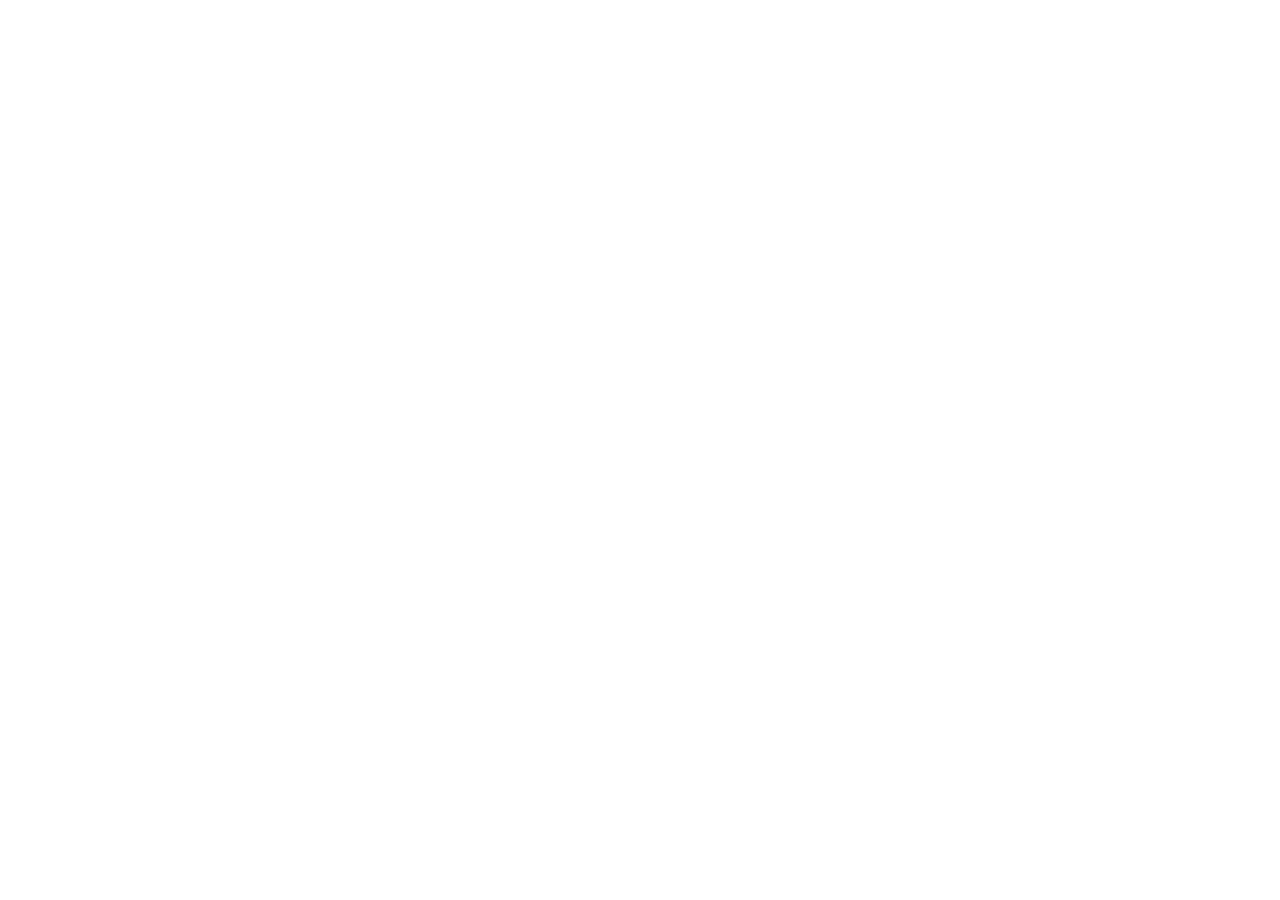
==== index.html @ fab583df "changed css file name" ====
<!DOCTYPE html>
<html lang="en">

<head>

    <meta charset="UTF-8">
    <meta name="viewport" content="width=device-width, initial-scale=1.0">

    <title>WhatsApp Clone</title>

    <!-- Google Font -->
    <link href="https://fonts.googleapis.com/css2?family=Roboto:wght@300;400;500;700&display=swap" rel="stylesheet">

    <!-- Bootstrap Icons -->
    <link rel="stylesheet" href="https://cdn.jsdelivr.net/npm/bootstrap-icons@1.11.3/font/bootstrap-icons.min.css">

    <link rel="stylesheet" href="css/style.css">
    <link rel="stylesheet" href="css/lavanya.css">
    <link rel="stylesheet" href="css/tapaswini.css">
    <link rel="stylesheet" href="css/gaurav.css">

</head>

<body>

    <main class="container">

        <!-- ========================= -->
        <!-- LEFT SIDEBAR [Dev: Gaurav - Part 1] -->
        <!-- ========================= -->

        <aside class="sidebar">
            <!-- Write your code only -->

        </aside>





        <!-- ========================= -->
        <!-- CHAT LIST [Dev: Tapaswini] -->
        <!-- ========================= -->

        <section class="chat-list">
            <!-- Write your code here -->

        </section>






        <!-- ========================= -->
        <!-- CHAT WINDOW [Dev: Lavanya] -->
        <!-- ========================= -->
        <section class="chat-window">
            <div class="conversation-body">
            <!-- Write your code here Lavanya -->
            </div>



            <!-- =================== -->
            <!-- Bottom Input  [Dev: Gaurav - Part 2]-->
            <!-- =================== -->
            <div class="conversation-footer">
                <!-- Write your code here Gaurav -->
            </div>
        </section>





    </main>

</body>

</html>
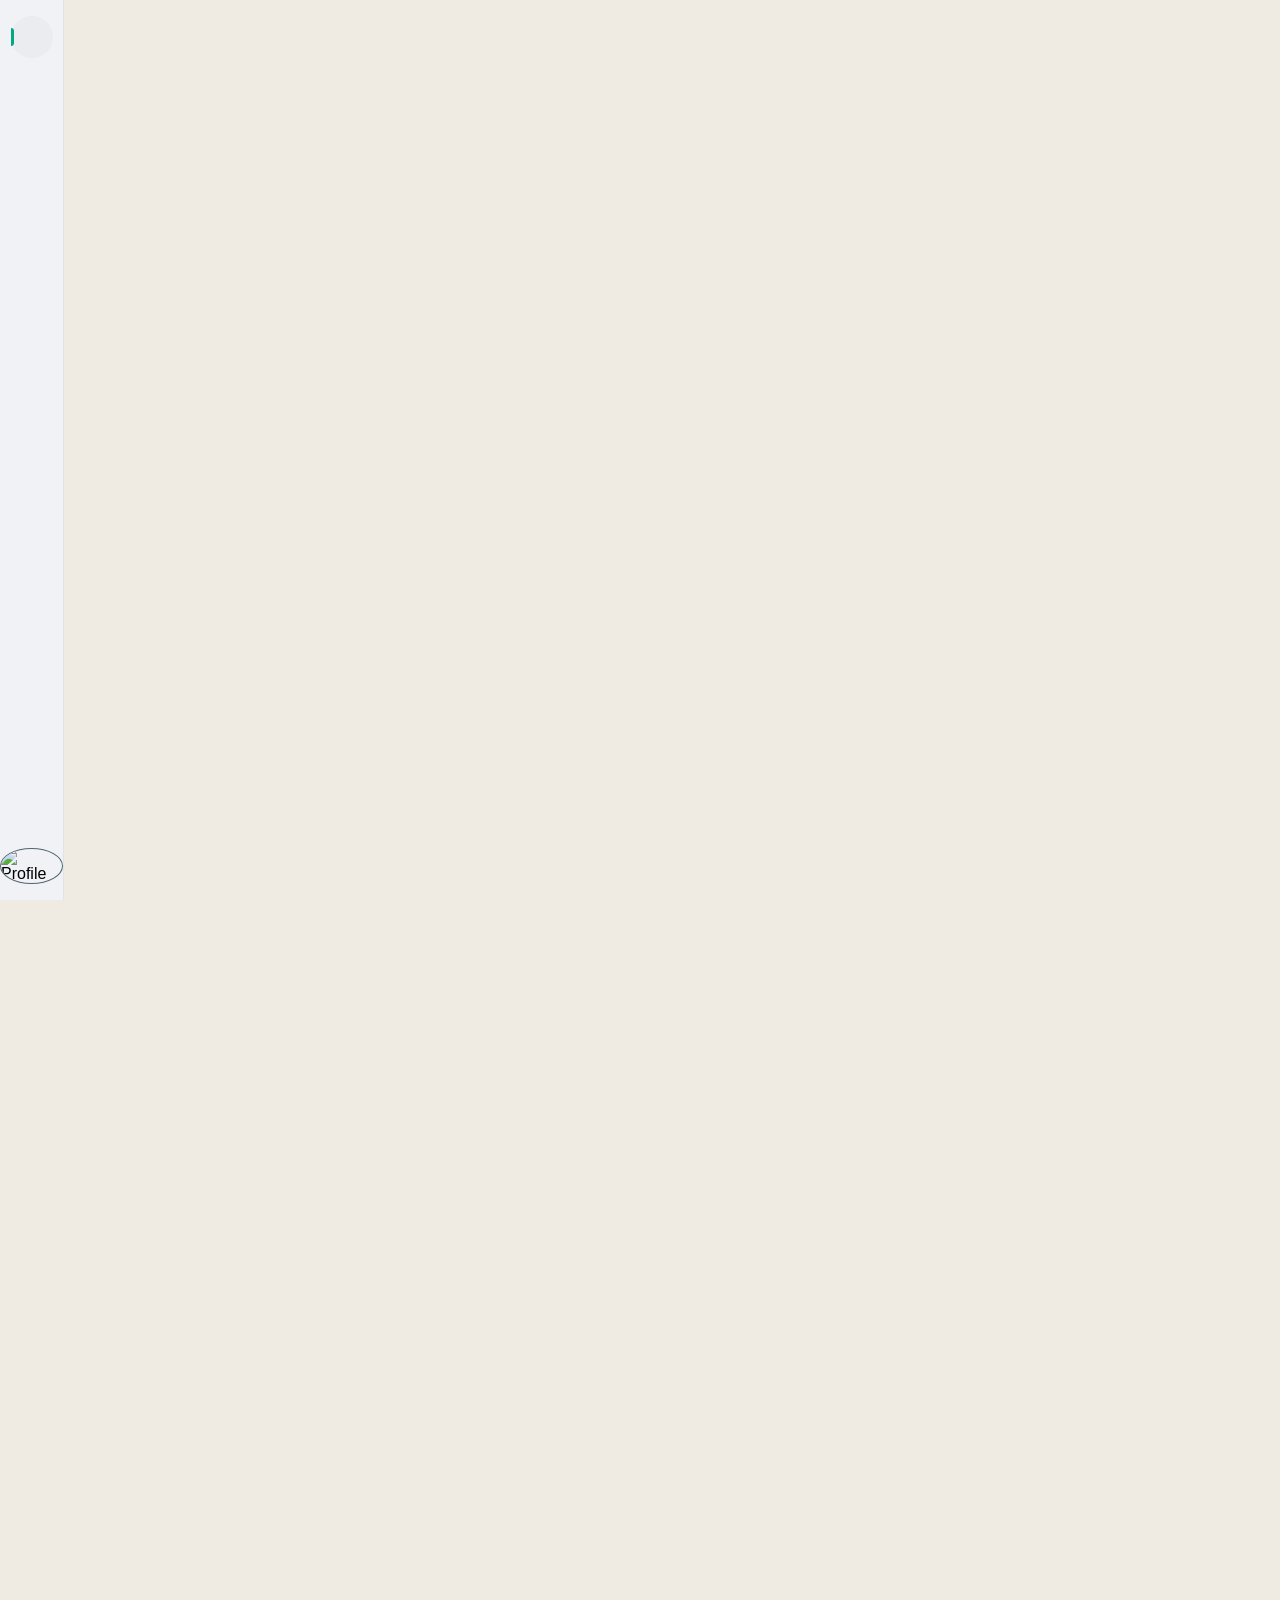
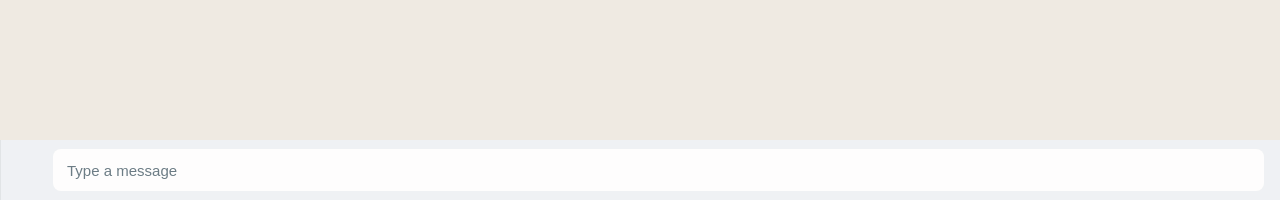
==== commit e4e07847: "Merge pull request #1 from Gaurav7848/footer-update Added footer and sidebar section" ====
--- a/index.html
+++ b/index.html
@@ -31,7 +31,24 @@
 
         <aside class="sidebar">
             <!-- Write your code only -->
-
+            <div class="app-layout-wrapper">
+        
+        <nav class="orange-side-nav-strip">
+            <div class="top-nav-icons-group">
+                <div class="nav-icon-item active-state"><i class="fa-solid fa-message"></i></div>
+                <div class="nav-icon-item"><i class="fa-solid fa-circle-notch"></i></div>
+                <div class="nav-icon-item"><i class="fa-regular fa-compass"></i></div>
+                <div class="nav-icon-item"><i class="fa-solid fa-users"></i></div>
+            </div>
+            <div class="bottom-nav-icons-group">
+                <div class="nav-icon-item"><i class="fa-solid fa-wand-magic-sparkles"></i></div>
+                <div class="nav-icon-item"><i class="fa-regular fa-image"></i></div>
+                <div class="nav-avatar-display">
+                    <img src="https://api.dicebear.com/7.x/avataaars/svg?seed=Prof" alt="Profile">
+                </div>
+            </div>
+        </nav>
+            </div>
         </aside>
 
 
@@ -67,6 +84,63 @@
             <!-- =================== -->
             <div class="conversation-footer">
                 <!-- Write your code here Gaurav -->
+        <div class="app-layout-wrapper">
+                 <div class="mock-chat-area">
+            
+            <footer class="orange-chat-footer">
+                
+                <div class="interactive-popup-holder">
+                    <button class="popup-trigger-element"><i class="fa-solid fa-plus desktop-action-btn"></i></button>
+                    <div class="pure-css-popup-menu attachment-dropdown-box">
+                        <div class="popup-menu-item"><i class="fa-solid fa-file" style="color: #7f66ff;"></i> Document</div>
+                        <div class="popup-menu-item"><i class="fa-solid fa-image" style="color: #007bfc;"></i> Gallery</div>
+                    </div>
+                </div>
+
+                <div class="interactive-popup-holder" style="margin-left: 4px;">
+                    <button class="popup-trigger-element"><i class="fa-regular fa-face-smile desktop-action-btn"></i></button>
+                    <div class="pure-css-popup-menu emoji-dropdown-box desktop-emoji-panel">
+                        <div class="emoji-header-title">Emojis</div>
+                        <div class="emoji-grid-layout">
+                            <span>😂</span><span>🔥</span><span>❤️</span><span>👍</span><span>🚀</span><span>🙏</span>
+                            <span>😍</span><span>🎉</span><span>😎</span><span>👏</span><span>💡</span><span>🌟</span>
+                        </div>
+                    </div>
+                </div>
+
+                <div class="footer-input-wrapper">
+                    
+                    <div class="interactive-popup-holder mobile-only-element">
+                        <button class="popup-trigger-element"><i class="fa-regular fa-face-laugh mobile-only-element"></i></button>
+                        <div class="pure-css-popup-menu emoji-dropdown-box mobile-emoji-panel">
+                            <div class="emoji-header-title">Emojis</div>
+                            <div class="emoji-grid-layout">
+                                <span>😂</span><span>🔥</span><span>❤️</span><span>👍</span><span>🚀</span><span>🙏</span>
+                                <span>😍</span><span>🎉</span><span>😎</span><span>👏</span><span>💡</span><span>🌟</span>
+                            </div>
+                        </div>
+                    </div>
+                    
+                    <input type="text" class="chat-message-input" placeholder="Type a message">
+                    
+                    <i class="fa-solid fa-paperclip mobile-only-element"></i>
+                    <i class="fa-solid fa-indian-rupee-sign mobile-only-element" style="font-size: 17px;"></i>
+                    <i class="fa-solid fa-camera mobile-only-element"></i>
+
+                    <i class="fa-solid fa-microphone continuous-mic-icon desktop-action-btn"></i>
+                    <i class="fa-solid fa-paper-plane dynamic-send-action desktop-action-btn"></i>
+
+                    <div class="mic-container-circle mobile-only-element">
+                        <i class="fa-solid fa-microphone continuous-mic-icon"></i>
+                        <i class="fa-solid fa-paper-plane dynamic-send-action"></i>
+                    </div>
+
+                </div>
+            </footer>
+
+        </div>
+
+        </div>
             </div>
         </section>
 
--- a/css/gaurav.css
+++ b/css/gaurav.css
@@ -0,0 +1,245 @@
+/* Write your css here */
+
+* {
+    margin: 0;
+    padding: 0;
+    box-sizing: border-box;
+    font-family: -apple-system, BlinkMacSystemFont, "Segoe UI", Roboto, sans-serif;
+}
+
+body {
+    background-color: #efeae2; /* WhatsApp Light Mode Background Wallpaper Tone */
+    height: 100vh;
+    display: flex;
+    overflow: hidden;
+}
+
+/* Application Wrapper Layout */
+.app-layout-wrapper {
+    display: flex;
+    width: 100vw;
+    height: 100vh;
+    position: relative;
+}
+
+/* Center Content Mock Area (Light Wallpaper Tint) */
+.mock-chat-area {
+    flex: 1;
+    display: flex;
+    flex-direction: column;
+    justify-content: flex-end;
+    background-image: url('https://user-images.githubusercontent.com/15075759/28719144-86dc0f70-73b1-11e7-911d-60d70fcded21.png');
+    background-color: #efeae2;
+    background-blend-mode: overlay;
+    background-size: contain;
+    opacity: 0.95;
+}
+
+/* ==========================================================
+   🎨 COMPONENT 1: LIGHT MODE LEFT SIDE NAV STRIP 
+   ========================================================== */
+.orange-side-nav-strip {
+    width: 64px;
+    height: 100vh;
+    background-color: #f0f2f5; /* Light grey sidebar */
+    display: flex;
+    flex-direction: column;
+    justify-content: space-between;
+    align-items: center;
+    padding: 16px 0;
+    border-right: 1px solid #e1e4e7;
+    flex-shrink: 0;
+}
+
+.top-nav-icons-group, .bottom-nav-icons-group {
+    display: flex;
+    flex-direction: column;
+    gap: 18px;
+    align-items: center;
+    width: 100%;
+}
+
+.nav-icon-item {
+    color: #54656f; /* WhatsApp Light Mode primary icon color */
+    font-size: 20px;
+    cursor: pointer;
+    width: 42px;
+    height: 42px;
+    display: flex;
+    justify-content: center;
+    align-items: center;
+    border-radius: 50%;
+    position: relative;
+    transition: all 0.2s ease;
+}
+
+.nav-icon-item:hover, .nav-icon-item.active-state {
+    background-color: #eaecef;
+    color: #111b21;
+}
+
+.nav-icon-item.active-state::before {
+    content: '';
+    position: absolute;
+    left: 0;
+    top: 12px;
+    height: 18px;
+    width: 3px;
+    background-color: #00a884;
+    border-radius: 0 4px 4px 0;
+}
+
+.nav-avatar-display img {
+    width: 34px;
+    height: 34px;
+    border-radius: 50%;
+    object-fit: cover;
+    border: 1.5px solid #54656f;
+}
+
+/* ==========================================================
+   🎨 COMPONENT 2: LIGHT MODE BOTTOM CHAT FOOTER PANEL 
+   ========================================================== */
+.orange-chat-footer {
+    height: 60px;
+    background-color: #f0f2f5; /* Light mode input bar container */
+    display: flex;
+    align-items: center;
+    padding: 0 16px;
+    gap: 16px;
+    color: #54656f;
+    font-size: 22px;
+    border-left: 1px solid #e1e4e7;
+    position: relative;
+    width: 100%;
+}
+
+.footer-input-wrapper {
+    flex: 1;
+    display: flex;
+    align-items: center;
+    position: relative;
+}
+
+.chat-message-input {
+    width: 100%;
+    height: 42px;
+    border: none;
+    outline: none;
+    border-radius: 8px;
+    padding: 0 45px 0 14px;
+    font-size: 15px;
+    background-color: #ffffff; /* Clean White Input Field */
+    color: #111b21;
+}
+
+.chat-message-input::placeholder {
+    color: #667781;
+}
+
+/* Desktop controls config */
+.desktop-action-btn { color: #54656f; cursor: pointer; transition: color 0.2s; }
+.desktop-action-btn:hover { color: #111b21; }
+.mobile-only-element { display: none; } 
+
+/* Pure CSS Click Dropdowns Management */
+.interactive-popup-holder { position: relative; display: flex; align-items: center; }
+.popup-trigger-element { outline: none; background: none; border: none; color: inherit; font-size: inherit; cursor: pointer; }
+.pure-css-popup-menu { display: none; position: absolute; bottom: 50px; background-color: #ffffff; border-radius: 8px; box-shadow: 0 -2px 10px rgba(0,0,0,0.1); z-index: 100; overflow: hidden; border: 1px solid #e1e4e7; }
+
+/* Click trigger logic simulating JavaScript states using Focus selectors */
+.popup-trigger-element:focus + .pure-css-popup-menu, .pure-css-popup-menu:hover { display: block; }
+
+.attachment-dropdown-box { width: 170px; left: 0; }
+.popup-menu-item { display: flex; align-items: center; gap: 12px; padding: 12px 16px; font-size: 14px; color: #111b21; cursor: pointer; }
+.popup-menu-item:hover { background-color: #f0f2f5; }
+
+/* Emoji Dropdown Box styles */
+.emoji-dropdown-box { width: 260px; }
+.desktop-emoji-panel { left: -10px; }
+.mobile-emoji-panel { left: -12px; bottom: 44px; }
+.emoji-header-title { padding: 10px 12px; font-size: 12px; color: #667781; background: #f0f2f5; font-weight: 600; }
+.emoji-grid-layout { display: grid; grid-template-columns: repeat(6, 1fr); gap: 12px; padding: 12px; text-align: center; }
+.emoji-grid-layout span { font-size: 22px; cursor: pointer; transition: transform 0.1s ease; }
+.emoji-grid-layout span:hover { transform: scale(1.2); }
+
+/* Desktop dynamic icons config */
+.continuous-mic-icon, .dynamic-send-action { position: absolute; right: 15px; cursor: pointer; }
+.dynamic-send-action { display: none; color: #00a884 !important; }
+
+.chat-message-input:focus ~ .continuous-mic-icon { display: none; }
+.chat-message-input:focus ~ .dynamic-send-action { display: inline-block; }
+
+
+/* ==========================================================================
+   📱 LIGHT MODE PHONE VIEW TRANSFORMATION
+   ========================================================================== */
+@media (max-width: 768px) {
+    .orange-side-nav-strip {
+        display: none !important;
+    }
+
+    .orange-chat-footer {
+        background: transparent;
+        padding: 8px;
+        gap: 8px;
+        height: auto;
+        border-left: none;
+    }
+
+    .orange-chat-footer > .desktop-action-btn,
+    .orange-chat-footer > .interactive-popup-holder {
+        display: none !important;
+    }
+
+    /* Light App Rounded Pill Message Shell */
+    .footer-input-wrapper {
+        background-color: #ffffff;
+        border-radius: 25px;
+        padding: 4px 14px;
+        height: 48px;
+        gap: 12px;
+        box-shadow: 0 1px 2px rgba(0,0,0,0.1);
+    }
+
+    .chat-message-input {
+        background-color: transparent;
+        padding: 0;
+        font-size: 16px;
+        height: 100%;
+    }
+
+    .mobile-only-element {
+        display: inline-block !important;
+        color: #54656f;
+        font-size: 20px;
+        cursor: pointer;
+    }
+
+    /* Phone Floating Action Green Circle Layout */
+    .mic-container-circle {
+        width: 48px;
+        height: 48px;
+        background-color: #00a884; /* WhatsApp iconic green color */
+        border-radius: 50%;
+        display: flex !important;
+        justify-content: center;
+        align-items: center;
+        flex-shrink: 0;
+        box-shadow: 0 1px 3px rgba(0,0,0,0.2);
+    }
+
+    .mic-container-circle .continuous-mic-icon,
+    .mic-container-circle .dynamic-send-action {
+        position: static;
+        color: #ffffff !important;
+        font-size: 18px;
+    }
+
+    .chat-message-input:focus ~ .mic-container-circle .continuous-mic-icon {
+        display: none !important;
+    }
+    .chat-message-input:focus ~ .mic-container-circle .dynamic-send-action {
+        display: inline-block !important;
+    }
+}
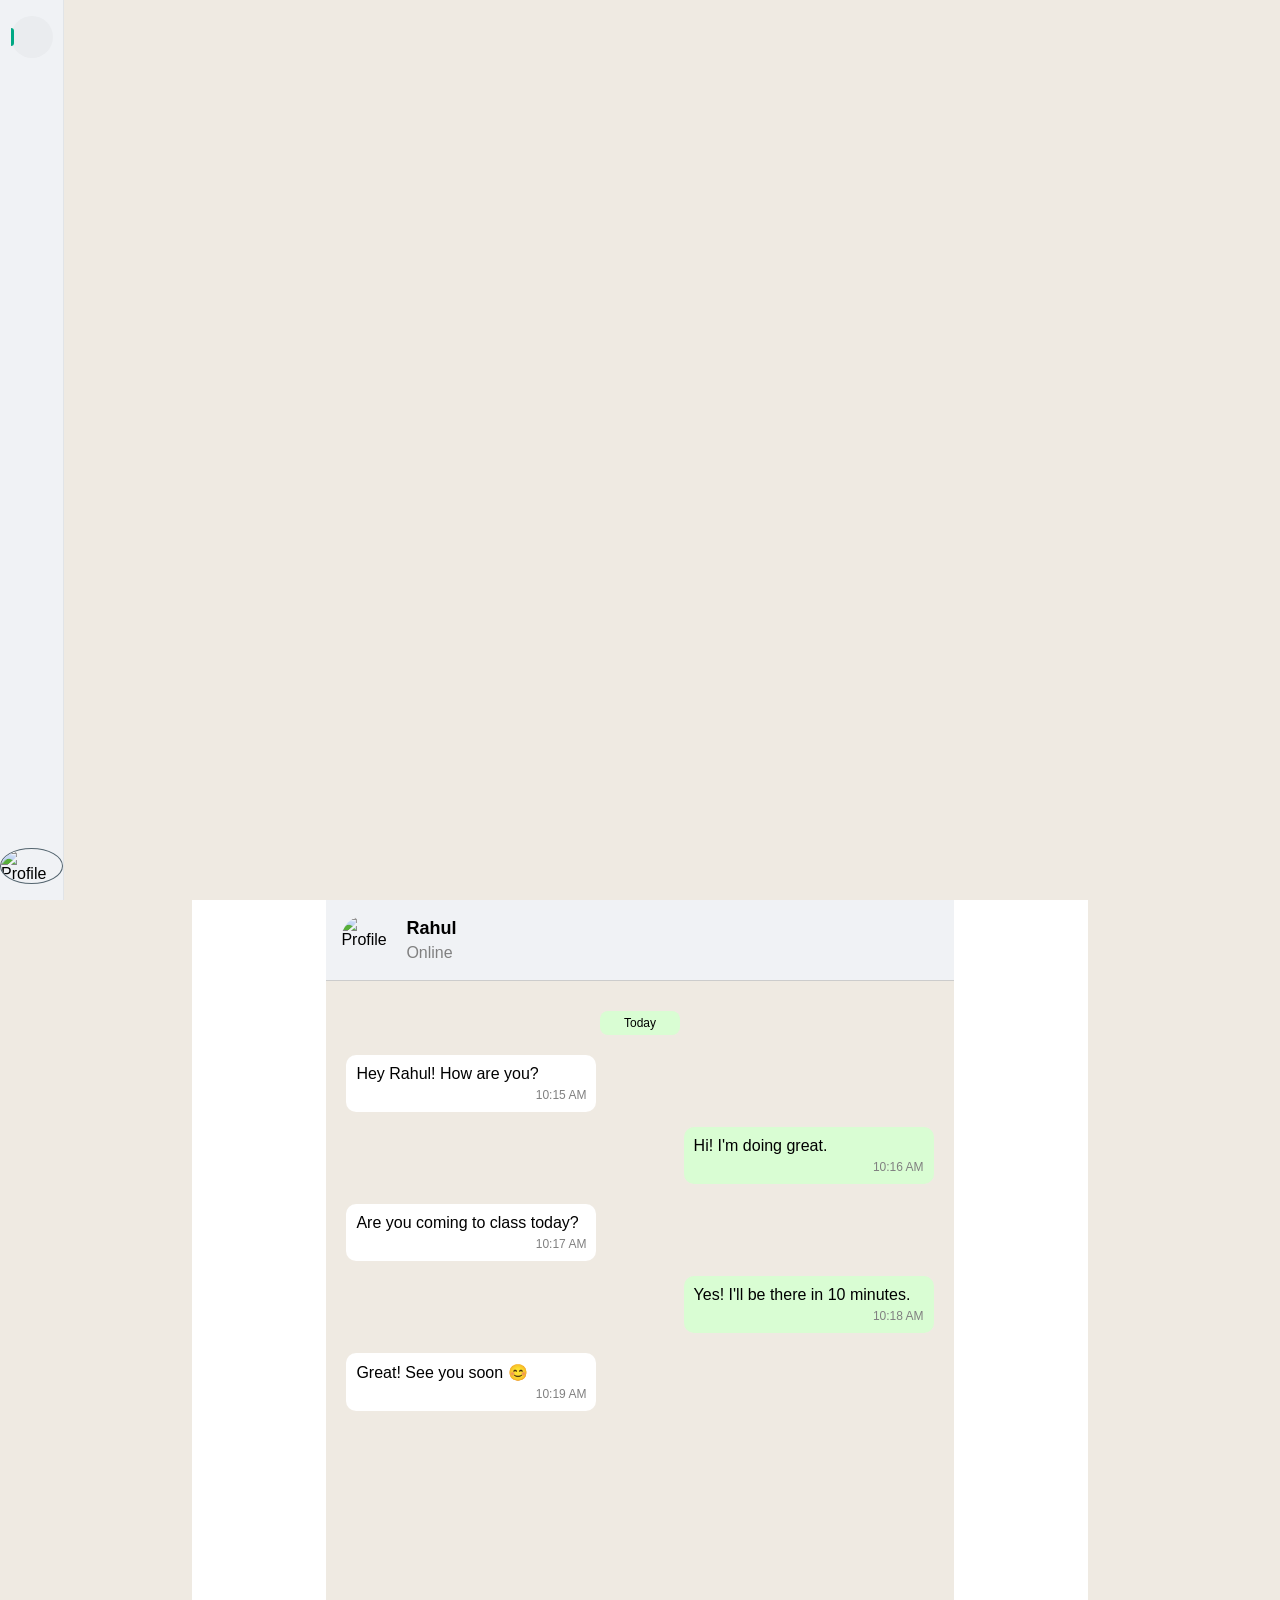
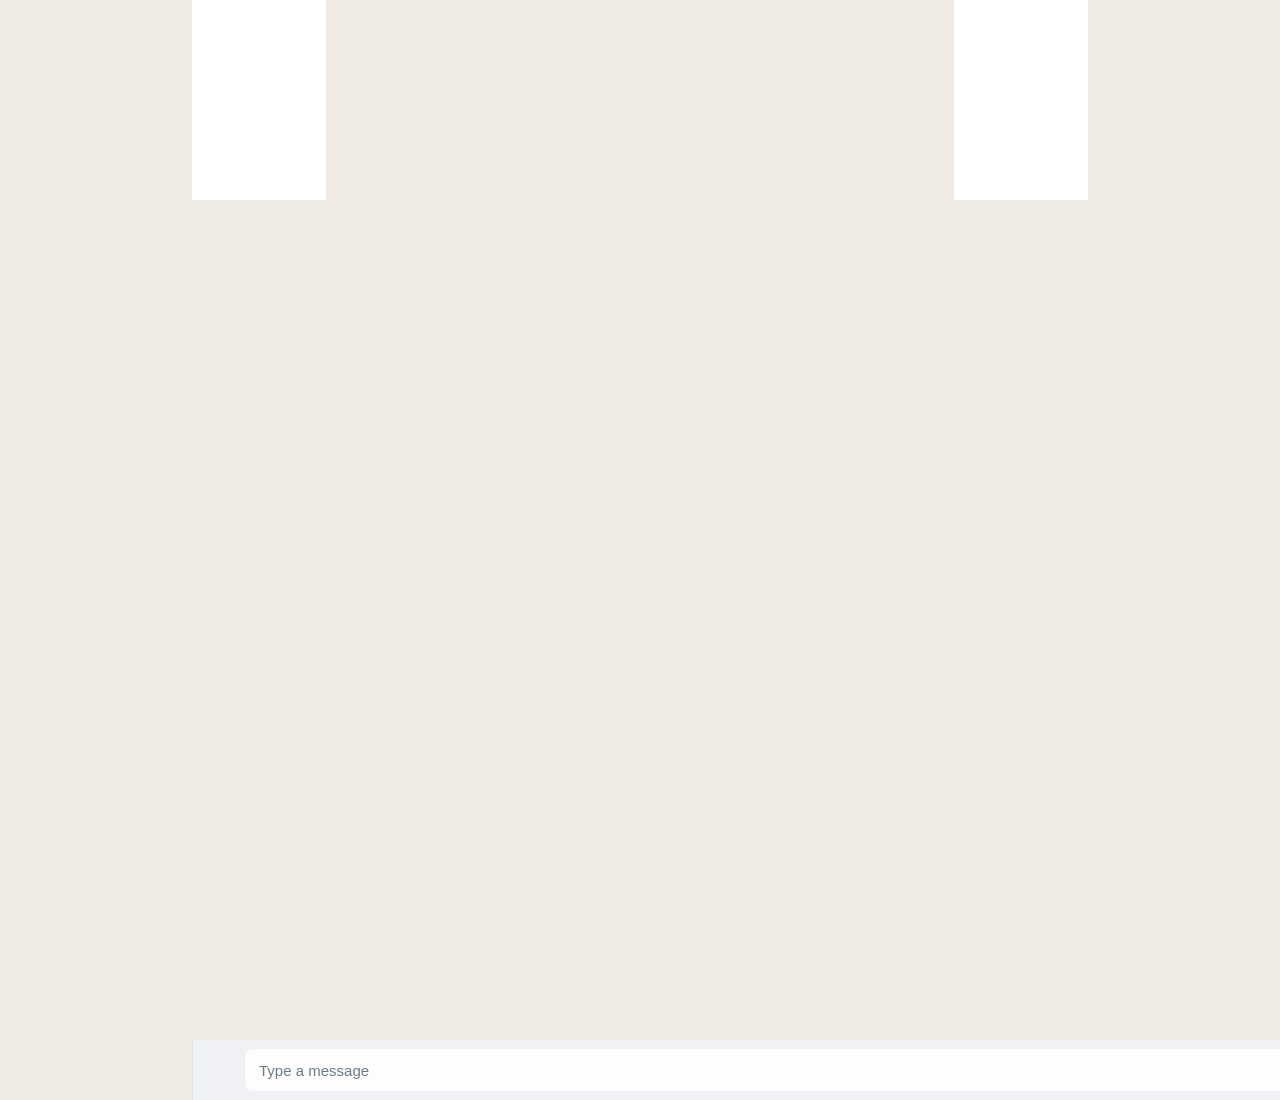
==== commit 4148ac0d: "Completed chat window module" ====
--- a/index.html
+++ b/index.html
@@ -75,6 +75,45 @@
         <section class="chat-window">
             <div class="conversation-body">
             <!-- Write your code here Lavanya -->
+             <div class="chat-window">
+
+    <div class="chat-header">
+        <img src="https://randomuser.me/api/portraits/men/32.jpg" alt="Profile">
+
+        <div class="contact-info">
+            <h3>Rahul</h3>
+            <p>Online</p>
+        </div>
+    </div>
+
+    <div class="chat-body">
+
+        <div class="date">Today</div>
+
+        <div class="received-message">
+            <p>Hey Rahul! How are you?</p>
+            <span>10:15 AM</span>
+        </div>
+            <div class="sent-message">
+        <p>Hi! I'm doing great.</p>
+        <span>10:16 AM</span>
+    </div>
+        <div class="received-message">
+    <p>Are you coming to class today?</p>
+    <span>10:17 AM</span>
+</div>
+
+<div class="sent-message">
+    <p>Yes! I'll be there in 10 minutes.</p>
+    <span>10:18 AM</span>
+</div>
+
+<div class="received-message">
+    <p>Great! See you soon 😊</p>
+    <span>10:19 AM</span>
+</div>
+    </div>
+    </div>
             </div>
 
 
--- a/css/lavanya.css
+++ b/css/lavanya.css
@@ -0,0 +1,97 @@
+/* Write your css here */body{
+    margin:0;
+    background:#e5ddd5;
+    font-family: Arial, sans-serif;
+}
+
+.chat-window{
+    width:70%;
+    height:100vh;
+    margin:auto;
+    background:white;
+}
+
+.chat-header{
+    display:flex;
+    align-items:center;
+    background:#f0f2f5;
+    padding:15px;
+    border-bottom:1px solid #ccc;
+}
+
+.chat-header img{
+    width:50px;
+    height:50px;
+    border-radius:50%;
+    margin-right:15px;
+}
+
+.contact-info h3{
+    margin:0;
+    font-size:18px;
+}
+
+.contact-info p{
+    margin-top:5px;
+    color:gray;
+}
+.contact-info{
+    display:flex;
+    flex-direction:column;
+}
+.chat-body{
+    padding:20px;
+    background:#efeae2;
+    height:calc(100vh - 80px);
+    overflow-y: auto;]
+}
+
+.date{
+    text-align:center;
+    background:#d9fdd3;
+    width:80px;
+    margin:10px auto;
+    padding:5px;
+    border-radius:8px;
+    font-size:12px;
+}
+
+.received-message{
+    background:white;
+    width:250px;
+    padding:10px;
+    border-radius:10px;
+    margin-top:20px;
+}
+
+.received-message p{
+    margin:0;
+}
+
+.received-message span{
+    display:block;
+    text-align:right;
+    font-size:12px;
+    color:gray;
+    margin-top:5px;
+}
+.sent-message{
+    background:#d9fdd3;
+    width:250px;
+    padding:10px;
+    border-radius:10px;
+    margin-top:15px;
+    margin-left:auto;
+}
+
+.sent-message p{
+    margin:0;
+}
+
+.sent-message span{
+    display:block;
+    text-align:right;
+    font-size:12px;
+    color:gray;
+    margin-top:5px;
+}
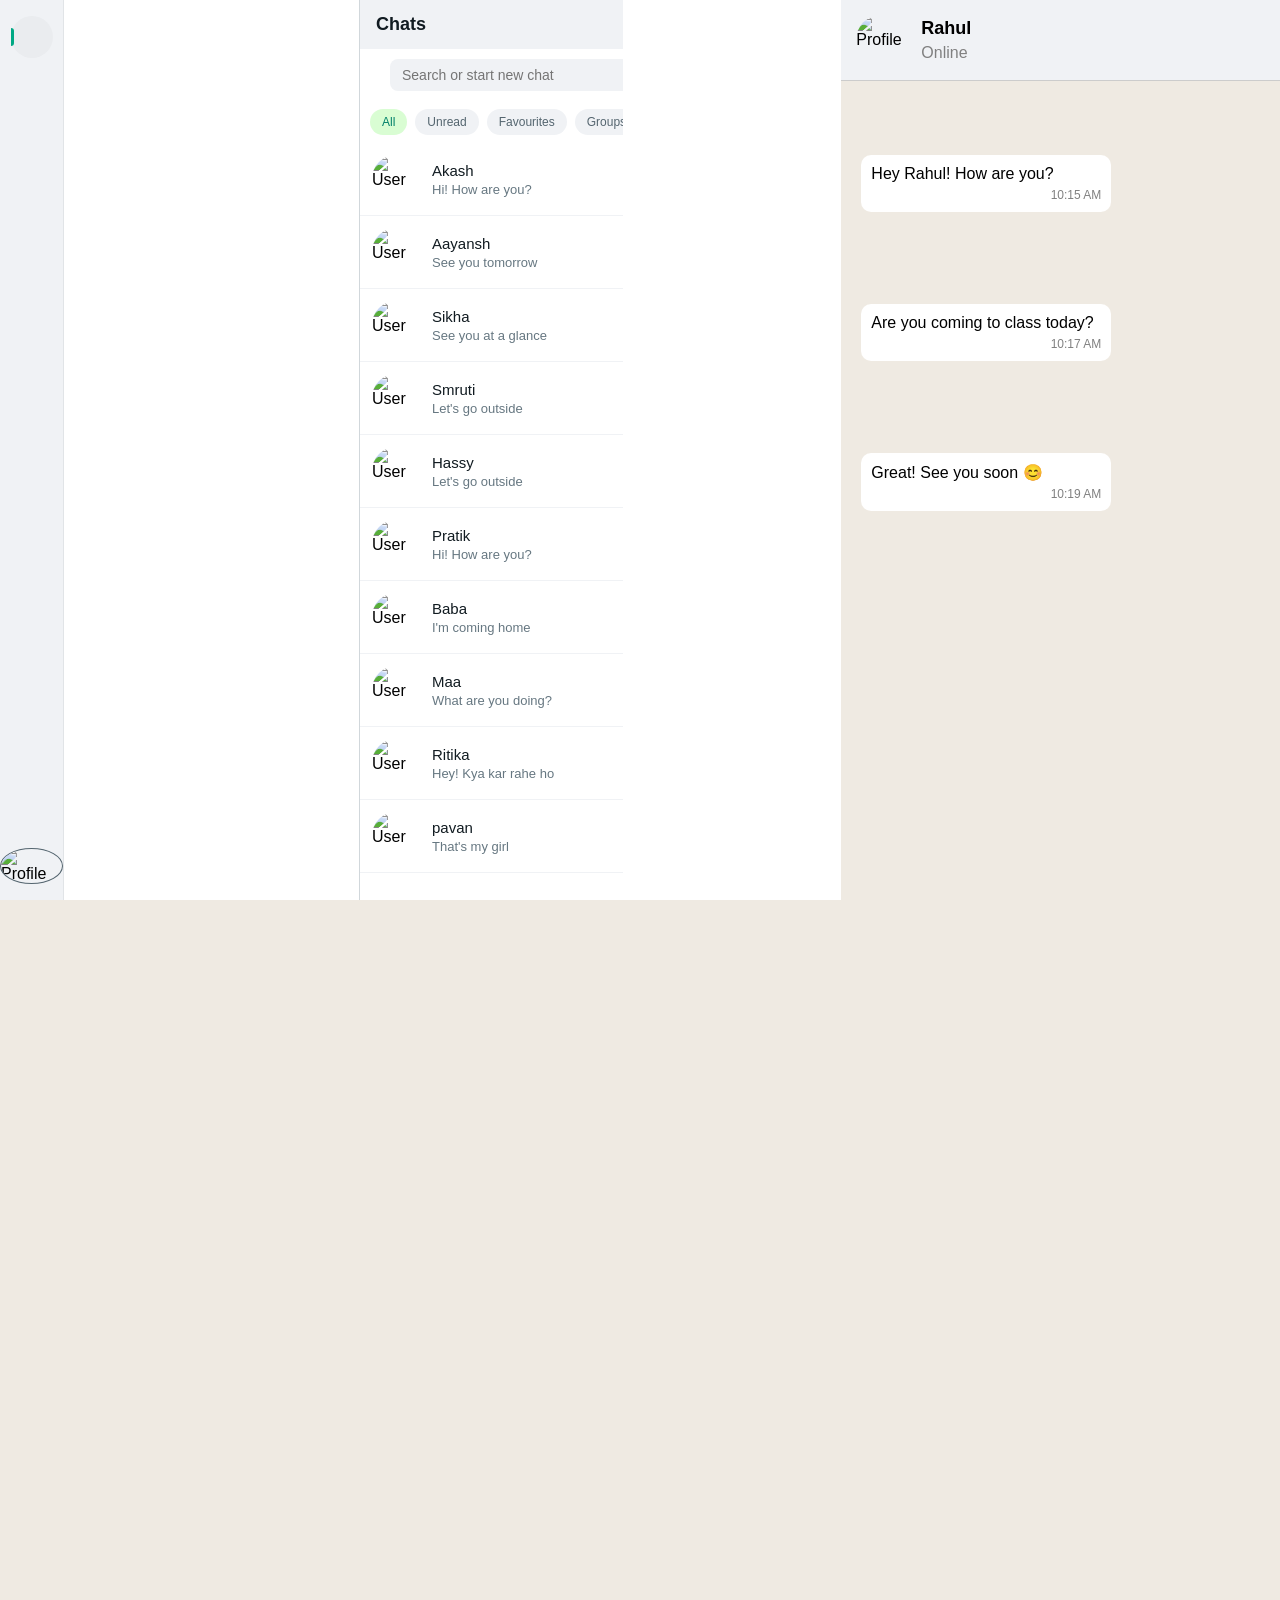
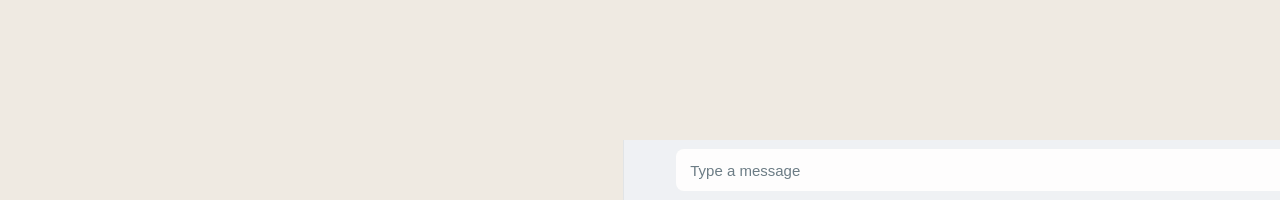
==== commit 7cb56356: "Added chatlist section" ====
--- a/index.html
+++ b/index.html
@@ -61,6 +61,140 @@
 
         <section class="chat-list">
             <!-- Write your code here -->
+             <div class="container">
+
+    <!-- LEFT SIDEBAR -->
+    <div class="sidebar">
+
+        <!-- HEADER -->
+        <div class="sidebar-header">
+            <h2>Chats</h2>
+
+            
+            <div class="header-icons">
+  <i class="fa-regular fa-square-plus"></i>
+  <i class="fa-solid fa-ellipsis-vertical"></i>
+</div>
+        </div>
+
+        <!-- SEARCH -->
+        <div class="search-box">
+            <i class="fa-solid fa-magnifying-glass"></i>
+            <input type="text" placeholder="Search or start new chat">
+        </div>
+
+        <!-- FILTERS -->
+        <div class="filters">
+            <button class="active">All</button>
+            <button>Unread</button>
+            <button>Favourites</button>
+            <button>Groups</button>
+            <i class="fa-solid fa-caret-down"></i>
+        </div>
+
+        <!-- CHAT LIST -->
+        <div class="chat-list">
+
+            <div class="chat">
+                <img src="image/OIP (3).jpg" alt="User">
+                <div class="chat-info">
+                    <h4>Akash</h4>
+                    <p>Hi! How are you?</p>
+                </div>
+                <span>10:45 pm</span>
+            </div>
+
+            <div class="chat">
+                <img src="image/boy.jpg" alt="User">
+                <div class="chat-info">
+                    <h4>Aayansh</h4>
+                    <p>See you tomorrow</p>
+                </div>
+                <span>8:30 pm</span>
+            </div>
+
+            <div class="chat">
+                <img src="image/girl.jpg" alt="User">
+                <div class="chat-info">
+                    <h4>Sikha</h4>
+                    <p>See you at a glance</p>
+                </div>
+                <span>yesterday</span>
+            </div>
+
+            <div class="chat">
+                <img src="image/OIP (1).jpg" alt="User">
+                <div class="chat-info">
+                    <h4>Smruti</h4>
+                    <p>Let's go outside</p>
+                </div>
+                <span>yesterday</span>
+            </div>
+
+            <div class="chat">
+                <img src="image/OIP (2).jpg" alt="User">
+                <div class="chat-info">
+                    <h4>Hassy</h4>
+                    <p>Let's go outside</p>
+                </div>
+                <span>yesterday</span>
+            </div>
+
+            <div class="chat">
+                <img src="image/OIP.jpg" alt="User">
+                <div class="chat-info">
+                    <h4>Pratik</h4>
+                    <p>Hi! How are you?</p>
+                </div>
+                <span>27/04/26</span>
+            </div>
+
+            <div class="chat">
+                <img src="image/daddy.webp" alt="User">
+                <div class="chat-info">
+                    <h4>Baba</h4>
+                    <p>I'm coming home</p>
+                </div>
+                <span>23/04/26</span>
+            </div>
+
+            <div class="chat">
+                <img src="image/mpm.webp" alt="User">
+                <div class="chat-info">
+                    <h4>Maa</h4>
+                    <p>What are you doing?</p>
+                </div>
+                <span>21/04/26</span>
+            </div>
+
+            <div class="chat">
+                <img src="image/girl2.jpg" alt="User">
+                <div class="chat-info">
+                    <h4>Ritika</h4>
+                    <p>Hey! Kya kar rahe ho</p>
+                </div>
+                <span>20/04/26</span>
+            </div>
+
+            <div class="chat">
+                <img src="image/boy1.jpg" alt="User">
+                <div class="chat-info">
+                    <h4>pavan</h4>
+                    <p>That's my girl</p>
+                </div>
+                <span>18/04/26</span>
+            </div>
+
+        </div>
+    </div>
+
+    <!-- RIGHT SIDE (IMPORTANT for WhatsApp look) -->
+    <div class="chat-area">
+        <h2>Select a chat</h2>
+        <p>Start messaging</p>
+    </div>
+
+</div>
 
         </section>
 
--- a/css/tapaswini.css
+++ b/css/tapaswini.css
@@ -0,0 +1,170 @@
+* {
+    margin: 0;
+    padding: 0;
+    box-sizing: border-box;
+    font-family: "Segoe UI", Arial, sans-serif;
+}
+
+body {
+    background: #e5ddd5;
+}
+
+/* MAIN WRAPPER */
+.container {
+    display: flex;
+    height: 100vh;
+}
+
+/* SIDEBAR */
+.sidebar {
+    width: 360px;
+    min-width: 360px;
+    height: 100vh;
+    background: #ffffff;
+    border-right: 1px solid #d1d7db;
+    display: flex;
+    flex-direction: column;
+}
+
+/* HEADER */
+.sidebar-header {
+    display: flex;
+    justify-content: space-between;
+    align-items: center;
+    padding: 14px 16px;
+    background: #f0f2f5;
+    color: #111b21;
+}
+
+.sidebar-header h2 {
+    font-size: 18px;
+    font-weight: 600;
+    color: #111b21;
+}
+
+.header-icons i {
+    margin-left: 18px;
+    color: #54656f;
+    cursor: pointer;
+    font-size: 18px;
+}
+
+.header-icons i:hover {
+    color: #111b21;
+}
+
+/* SEARCH */
+.search-box {
+    display: flex;
+    align-items: center;
+    gap: 10px;
+    padding: 10px;
+    background: #ffffff;
+}
+
+.search-box i {
+    color: #8696a0;
+    font-size: 14px;
+    margin-left: 10px;
+}
+
+.search-box input {
+    width: 100%;
+    padding: 8px 12px;
+    border: none;
+    outline: none;
+    border-radius: 8px;
+    background: #f0f2f5;
+    color: #111b21;
+    font-size: 14px;
+}
+
+/* FILTER BUTTONS */
+.filters {
+    display: flex;
+    gap: 8px;
+    padding: 8px 10px;
+    overflow-x: auto;
+    background: #ffffff;
+}
+
+.filters button {
+    padding: 6px 12px;
+    border: none;
+    border-radius: 18px;
+    background: #f0f2f5;
+    color: #54656f;
+    font-size: 12px;
+    cursor: pointer;
+    white-space: nowrap;
+}
+
+.filters button.active {
+    background: #d9fdd3;
+    color: #008069;
+}
+
+/* CHAT LIST */
+.chat-list {
+    flex: 1;
+    overflow-y: auto;
+}
+
+/* CHAT ITEM */
+.chat {
+    display: flex;
+    align-items: center;
+    padding: 12px;
+    cursor: pointer;
+    border-bottom: 1px solid #f0f2f5;
+    transition: 0.2s;
+}
+
+.chat:hover {
+    background: #f5f6f6;
+}
+
+.chat img {
+    width: 48px;
+    height: 48px;
+    border-radius: 50%;
+}
+
+/* CHAT INFO */
+.chat-info {
+    margin-left: 12px;
+    flex: 1;
+}
+
+.chat-info h4 {
+    color: #111b21;
+    font-size: 15px;
+    font-weight: 500;
+}
+
+.chat-info p {
+    color: #667781;
+    font-size: 13px;
+    margin-top: 3px;
+}
+
+/* TIME */
+.chat span {
+    font-size: 11px;
+    color: #667781;
+}
+
+/* RIGHT CHAT AREA */
+.chat-area {
+    flex: 1;
+    background: #efeae2;
+    display: flex;
+    justify-content: center;
+    align-items: center;
+    flex-direction: column;
+    color: #667781;
+}
+
+.chat-area h2 {
+    color: #111b21;
+}/* Write your css here */
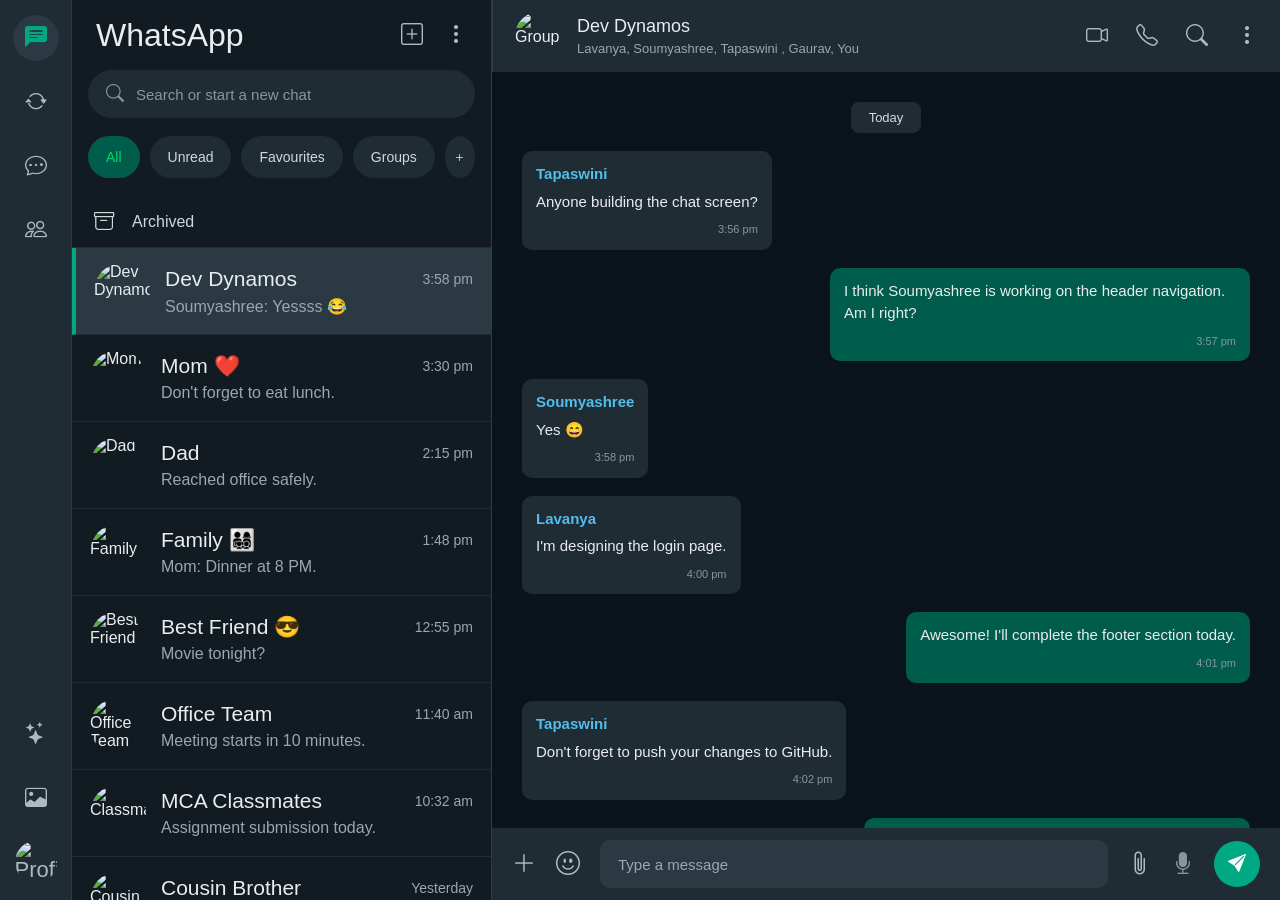
==== commit 5e37826a: "Final Review and Correction" ====
--- a/index.html
+++ b/index.html
@@ -31,24 +31,47 @@
 
         <aside class="sidebar">
             <!-- Write your code only -->
-            <div class="app-layout-wrapper">
-        
-        <nav class="orange-side-nav-strip">
-            <div class="top-nav-icons-group">
-                <div class="nav-icon-item active-state"><i class="fa-solid fa-message"></i></div>
-                <div class="nav-icon-item"><i class="fa-solid fa-circle-notch"></i></div>
-                <div class="nav-icon-item"><i class="fa-regular fa-compass"></i></div>
-                <div class="nav-icon-item"><i class="fa-solid fa-users"></i></div>
-            </div>
-            <div class="bottom-nav-icons-group">
-                <div class="nav-icon-item"><i class="fa-solid fa-wand-magic-sparkles"></i></div>
-                <div class="nav-icon-item"><i class="fa-regular fa-image"></i></div>
-                <div class="nav-avatar-display">
+
+
+
+            <div class="sidebar-top">
+
+                <div class="nav-icon active">
+                    <i class="bi bi-chat-left-text-fill"></i>
+                </div>
+
+                <div class="nav-icon">
+                    <i class="bi bi-arrow-repeat"></i>
+                </div>
+
+                <div class="nav-icon">
+                    <i class="bi bi-chat-dots"></i>
+                </div>
+
+                <div class="nav-icon">
+                    <i class="bi bi-people"></i>
+                </div>
+
+            </div>
+
+            <div class="sidebar-bottom">
+
+                <div class="nav-icon">
+                    <i class="bi bi-stars"></i>
+                </div>
+
+                <div class="nav-icon">
+                    <i class="bi bi-image"></i>
+                </div>
+
+                <div class="nav-icon profile">
+
                     <img src="https://api.dicebear.com/7.x/avataaars/svg?seed=Prof" alt="Profile">
-                </div>
-            </div>
-        </nav>
-            </div>
+
+                </div>
+
+            </div>
+
         </aside>
 
 
@@ -61,141 +84,194 @@
 
         <section class="chat-list">
             <!-- Write your code here -->
-             <div class="container">
-
-    <!-- LEFT SIDEBAR -->
-    <div class="sidebar">
-
-        <!-- HEADER -->
-        <div class="sidebar-header">
-            <h2>Chats</h2>
-
-            
-            <div class="header-icons">
-  <i class="fa-regular fa-square-plus"></i>
-  <i class="fa-solid fa-ellipsis-vertical"></i>
-</div>
-        </div>
-
-        <!-- SEARCH -->
-        <div class="search-box">
-            <i class="fa-solid fa-magnifying-glass"></i>
-            <input type="text" placeholder="Search or start new chat">
-        </div>
-
-        <!-- FILTERS -->
-        <div class="filters">
-            <button class="active">All</button>
-            <button>Unread</button>
-            <button>Favourites</button>
-            <button>Groups</button>
-            <i class="fa-solid fa-caret-down"></i>
-        </div>
-
-        <!-- CHAT LIST -->
-        <div class="chat-list">
-
-            <div class="chat">
-                <img src="image/OIP (3).jpg" alt="User">
-                <div class="chat-info">
-                    <h4>Akash</h4>
-                    <p>Hi! How are you?</p>
-                </div>
-                <span>10:45 pm</span>
-            </div>
-
-            <div class="chat">
-                <img src="image/boy.jpg" alt="User">
-                <div class="chat-info">
-                    <h4>Aayansh</h4>
-                    <p>See you tomorrow</p>
-                </div>
-                <span>8:30 pm</span>
-            </div>
-
-            <div class="chat">
-                <img src="image/girl.jpg" alt="User">
-                <div class="chat-info">
-                    <h4>Sikha</h4>
-                    <p>See you at a glance</p>
-                </div>
-                <span>yesterday</span>
-            </div>
-
-            <div class="chat">
-                <img src="image/OIP (1).jpg" alt="User">
-                <div class="chat-info">
-                    <h4>Smruti</h4>
-                    <p>Let's go outside</p>
-                </div>
-                <span>yesterday</span>
-            </div>
-
-            <div class="chat">
-                <img src="image/OIP (2).jpg" alt="User">
-                <div class="chat-info">
-                    <h4>Hassy</h4>
-                    <p>Let's go outside</p>
-                </div>
-                <span>yesterday</span>
-            </div>
-
-            <div class="chat">
-                <img src="image/OIP.jpg" alt="User">
-                <div class="chat-info">
-                    <h4>Pratik</h4>
-                    <p>Hi! How are you?</p>
-                </div>
-                <span>27/04/26</span>
-            </div>
-
-            <div class="chat">
-                <img src="image/daddy.webp" alt="User">
-                <div class="chat-info">
-                    <h4>Baba</h4>
-                    <p>I'm coming home</p>
-                </div>
-                <span>23/04/26</span>
-            </div>
-
-            <div class="chat">
-                <img src="image/mpm.webp" alt="User">
-                <div class="chat-info">
-                    <h4>Maa</h4>
-                    <p>What are you doing?</p>
-                </div>
-                <span>21/04/26</span>
-            </div>
-
-            <div class="chat">
-                <img src="image/girl2.jpg" alt="User">
-                <div class="chat-info">
-                    <h4>Ritika</h4>
-                    <p>Hey! Kya kar rahe ho</p>
-                </div>
-                <span>20/04/26</span>
-            </div>
-
-            <div class="chat">
-                <img src="image/boy1.jpg" alt="User">
-                <div class="chat-info">
-                    <h4>pavan</h4>
-                    <p>That's my girl</p>
-                </div>
-                <span>18/04/26</span>
-            </div>
-
-        </div>
-    </div>
-
-    <!-- RIGHT SIDE (IMPORTANT for WhatsApp look) -->
-    <div class="chat-area">
-        <h2>Select a chat</h2>
-        <p>Start messaging</p>
-    </div>
-
-</div>
-
+
+
+            <!-- Header -->
+            <div class="chat-header">
+
+                <h1>WhatsApp</h1>
+
+                <div class="header-icons">
+
+                    <i class="bi bi-plus-square"></i>
+
+                    <i class="bi bi-three-dots-vertical"></i>
+
+                </div>
+
+            </div>
+
+            <!-- Search -->
+
+            <div class="search-box">
+
+                <i class="bi bi-search"></i>
+
+                <input type="text" placeholder="Search or start a new chat">
+
+            </div>
+
+            <!-- Filter Buttons -->
+
+            <div class="filters">
+
+                <button class="active">All</button>
+
+                <button>Unread</button>
+
+                <button>Favourites</button>
+
+                <button>Groups</button>
+
+                <button class="plus">
+
+                    <i class="bi bi-plus"></i>
+
+                </button>
+
+            </div>
+
+            <!-- Archived -->
+
+            <div class="archived">
+
+                <i class="bi bi-archive"></i>
+
+                <span>Archived</span>
+
+            </div>
+
+            <!-- Chats -->
+
+            <div class="chat-items">
+
+                <div class="chat-items">
+
+                    <!-- Chat 1 -->
+                    <div class="chat active">
+                        <img src="https://i.pravatar.cc/150?img=1" alt="Dev Dynamos">
+                        <div class="chat-info">
+                            <div class="chat-top">
+                                <h3>Dev Dynamos</h3>
+                                <span>3:58 pm</span>
+                            </div>
+                            <p>Soumyashree: Yessss 😂</p>
+                        </div>
+                    </div>
+
+                    <!-- Chat 2 -->
+                    <div class="chat">
+                        <img src="https://i.pravatar.cc/150?img=7" alt="Mom">
+                        <div class="chat-info">
+                            <div class="chat-top">
+                                <h3>Mom ❤️</h3>
+                                <span>3:30 pm</span>
+                            </div>
+                            <p>Don't forget to eat lunch.</p>
+                        </div>
+                    </div>
+
+                    <!-- Chat 3 -->
+                    <div class="chat">
+                        <img src="https://i.pravatar.cc/150?img=6" alt="Dad">
+                        <div class="chat-info">
+                            <div class="chat-top">
+                                <h3>Dad</h3>
+                                <span>2:15 pm</span>
+                            </div>
+                            <p>Reached office safely.</p>
+                        </div>
+                    </div>
+
+                    <!-- Chat 4 -->
+                    <div class="chat">
+                        <img src="https://i.pravatar.cc/150?img=4" alt="Family">
+                        <div class="chat-info">
+                            <div class="chat-top">
+                                <h3>Family 👨‍👩‍👧‍👦</h3>
+                                <span>1:48 pm</span>
+                            </div>
+                            <p>Mom: Dinner at 8 PM.</p>
+                        </div>
+                    </div>
+
+                    <!-- Chat 5 -->
+                    <div class="chat">
+                        <img src="https://i.pravatar.cc/150?img=3" alt="Best Friend">
+                        <div class="chat-info">
+                            <div class="chat-top">
+                                <h3>Best Friend 😎</h3>
+                                <span>12:55 pm</span>
+                            </div>
+                            <p>Movie tonight?</p>
+                        </div>
+                    </div>
+
+                    <!-- Chat 6 -->
+                    <div class="chat">
+                        <img src="https://i.pravatar.cc/150?img=2" alt="Office Team">
+                        <div class="chat-info">
+                            <div class="chat-top">
+                                <h3>Office Team</h3>
+                                <span>11:40 am</span>
+                            </div>
+                            <p>Meeting starts in 10 minutes.</p>
+                        </div>
+                    </div>
+
+                    <!-- Chat 7 -->
+                    <div class="chat">
+                        <img src="https://i.pravatar.cc/150?img=9" alt="Classmates">
+                        <div class="chat-info">
+                            <div class="chat-top">
+                                <h3>MCA Classmates</h3>
+                                <span>10:32 am</span>
+                            </div>
+                            <p>Assignment submission today.</p>
+                        </div>
+                    </div>
+
+                    <!-- Chat 8 -->
+                    <div class="chat">
+                        <img src="https://i.pravatar.cc/150?img=8" alt="Cousin">
+                        <div class="chat-info">
+                            <div class="chat-top">
+                                <h3>Cousin Brother</h3>
+                                <span>Yesterday</span>
+                            </div>
+                            <p>Happy Birthday! 🎉</p>
+                        </div>
+                    </div>
+
+                    <!-- Chat 9 -->
+                    <div class="chat">
+                        <img src="https://i.pravatar.cc/150?img=5" alt="Lenskart">
+                        <div class="chat-info">
+                            <div class="chat-top">
+                                <h3>Lenskart</h3>
+                                <span>Yesterday</span>
+                            </div>
+                            <p>Your order has been delivered.</p>
+                        </div>
+                    </div>
+
+                    <!-- Chat 10 -->
+                    <div class="chat">
+                        <img src="https://i.pravatar.cc/150?img=1" alt="College">
+                        <div class="chat-info">
+                            <div class="chat-top">
+                                <h3>College Notices</h3>
+                                <span>Monday</span>
+                            </div>
+                            <p>Semester exam schedule released.</p>
+                        </div>
+                    </div>
+
+                </div>
+
+            </div>
+
+           
         </section>
 
 
@@ -207,113 +283,185 @@
         <!-- CHAT WINDOW [Dev: Lavanya] -->
         <!-- ========================= -->
         <section class="chat-window">
+
+            <!-- Chat Header -->
+
+            <div class="conversation-header">
+
+                <div class="conversation-left">
+
+                    <img src="https://i.pravatar.cc/150?img=1" alt="Group">
+
+                    <div class="conversation-info">
+
+                        <h3>Dev Dynamos</h3>
+
+                        <p>Lavanya, Soumyashree, Tapaswini , Gaurav, You</p>
+
+                    </div>
+
+                </div>
+
+                <div class="conversation-icons">
+
+                    <i class="bi bi-camera-video"></i>
+
+                    <i class="bi bi-telephone"></i>
+
+                    <i class="bi bi-search"></i>
+
+                    <i class="bi bi-three-dots-vertical"></i>
+
+                </div>
+
+            </div>
+
+
+            <!-- Chat Background -->
+
             <div class="conversation-body">
-            <!-- Write your code here Lavanya -->
-             <div class="chat-window">
-
-    <div class="chat-header">
-        <img src="https://randomuser.me/api/portraits/men/32.jpg" alt="Profile">
-
-        <div class="contact-info">
-            <h3>Rahul</h3>
-            <p>Online</p>
-        </div>
-    </div>
-
-    <div class="chat-body">
-
-        <div class="date">Today</div>
-
-        <div class="received-message">
-            <p>Hey Rahul! How are you?</p>
-            <span>10:15 AM</span>
-        </div>
-            <div class="sent-message">
-        <p>Hi! I'm doing great.</p>
-        <span>10:16 AM</span>
-    </div>
-        <div class="received-message">
-    <p>Are you coming to class today?</p>
-    <span>10:17 AM</span>
-</div>
-
-<div class="sent-message">
-    <p>Yes! I'll be there in 10 minutes.</p>
-    <span>10:18 AM</span>
-</div>
-
-<div class="received-message">
-    <p>Great! See you soon 😊</p>
-    <span>10:19 AM</span>
-</div>
-    </div>
-    </div>
-            </div>
-
-
+
+                <div class="date-divider">Today</div>
+
+                <div class="message incoming">
+                    <span class="sender">Tapaswini</span>
+                    <p>Anyone building the chat screen?</p>
+                    <span class="time">3:56 pm</span>
+                </div>
+
+                <div class="message outgoing">
+                    <p>I think Soumyashree is working on the header navigation. Am I right?</p>
+                    <span class="time">3:57 pm</span>
+                </div>
+
+                <div class="message incoming">
+                    <span class="sender">Soumyashree</span>
+                    <p>Yes 😄</p>
+                    <span class="time">3:58 pm</span>
+                </div>
+
+                <div class="message incoming">
+                    <span class="sender">Lavanya</span>
+                    <p>I'm designing the login page.</p>
+                    <span class="time">4:00 pm</span>
+                </div>
+
+                <div class="message outgoing">
+                    <p>Awesome! I'll complete the footer section today.</p>
+                    <span class="time">4:01 pm</span>
+                </div>
+
+                <div class="message incoming">
+                    <span class="sender">Tapaswini</span>
+                    <p>Don't forget to push your changes to GitHub.</p>
+                    <span class="time">4:02 pm</span>
+                </div>
+
+                <div class="message outgoing">
+                    <p>Sure, I'll create a new branch and raise a pull request.</p>
+                    <span class="time">4:03 pm</span>
+                </div>
+
+                <div class="message incoming">
+                    <span class="sender">Soumyashree</span>
+                    <p>Perfect 👍</p>
+                    <span class="time">4:04 pm</span>
+                </div>
+
+                <div class="message incoming">
+                    <span class="sender">Lavanya</span>
+                    <p>Can someone send me the color palette?</p>
+                    <span class="time">4:05 pm</span>
+                </div>
+
+                <div class="message outgoing">
+                    <p>#111B21, #202C33, #2A3942 and #00A884.</p>
+                    <span class="time">4:06 pm</span>
+                </div>
+
+                <div class="message incoming">
+                    <span class="sender">Tapaswini</span>
+                    <p>Looks good! Make sure the spacing matches WhatsApp Web.</p>
+                    <span class="time">4:07 pm</span>
+                </div>
+
+                <div class="message outgoing">
+                    <p>I'm also making it responsive for different screen sizes.</p>
+                    <span class="time">4:08 pm</span>
+                </div>
+
+                <div class="message incoming">
+                    <span class="sender">Soumyashree</span>
+                    <p>Nice! Our mentor will definitely notice that.</p>
+                    <span class="time">4:09 pm</span>
+                </div>
+
+                <div class="message incoming">
+                    <span class="sender">Lavanya</span>
+                    <p>Have you added the WhatsApp wallpaper?</p>
+                    <span class="time">4:10 pm</span>
+                </div>
+
+                <div class="message outgoing">
+                    <p>Yes, it's added as a background image using CSS.</p>
+                    <span class="time">4:11 pm</span>
+                </div>
+
+                <div class="message incoming">
+                    <span class="sender">Tapaswini</span>
+                    <p>Great work everyone! 🎉</p>
+                    <span class="time">4:12 pm</span>
+                </div>
+
+                <div class="message outgoing">
+                    <p>I'll commit the final changes tonight.</p>
+                    <span class="time">4:13 pm</span>
+                </div>
+
+                <div class="message incoming">
+                    <span class="sender">Soumyashree</span>
+                    <p>Remember to write meaningful commit messages.</p>
+                    <span class="time">4:14 pm</span>
+                </div>
+
+                <div class="message outgoing">
+                    <p>Sure 😄</p>
+                    <span class="time">4:15 pm</span>
+                </div>
+
+                <div class="message incoming">
+                    <span class="sender">Lavanya</span>
+                    <p>Let's submit the project before tomorrow evening.</p>
+                    <span class="time">4:16 pm</span>
+                </div>
+
+                <div class="message outgoing">
+                    <p>Done! We are almost finished 🚀</p>
+                    <span class="time">4:17 pm</span>
+                </div>
+            </div>
 
             <!-- =================== -->
             <!-- Bottom Input  [Dev: Gaurav - Part 2]-->
             <!-- =================== -->
             <div class="conversation-footer">
-                <!-- Write your code here Gaurav -->
-        <div class="app-layout-wrapper">
-                 <div class="mock-chat-area">
-            
-            <footer class="orange-chat-footer">
-                
-                <div class="interactive-popup-holder">
-                    <button class="popup-trigger-element"><i class="fa-solid fa-plus desktop-action-btn"></i></button>
-                    <div class="pure-css-popup-menu attachment-dropdown-box">
-                        <div class="popup-menu-item"><i class="fa-solid fa-file" style="color: #7f66ff;"></i> Document</div>
-                        <div class="popup-menu-item"><i class="fa-solid fa-image" style="color: #007bfc;"></i> Gallery</div>
-                    </div>
-                </div>
-
-                <div class="interactive-popup-holder" style="margin-left: 4px;">
-                    <button class="popup-trigger-element"><i class="fa-regular fa-face-smile desktop-action-btn"></i></button>
-                    <div class="pure-css-popup-menu emoji-dropdown-box desktop-emoji-panel">
-                        <div class="emoji-header-title">Emojis</div>
-                        <div class="emoji-grid-layout">
-                            <span>😂</span><span>🔥</span><span>❤️</span><span>👍</span><span>🚀</span><span>🙏</span>
-                            <span>😍</span><span>🎉</span><span>😎</span><span>👏</span><span>💡</span><span>🌟</span>
-                        </div>
-                    </div>
-                </div>
-
-                <div class="footer-input-wrapper">
-                    
-                    <div class="interactive-popup-holder mobile-only-element">
-                        <button class="popup-trigger-element"><i class="fa-regular fa-face-laugh mobile-only-element"></i></button>
-                        <div class="pure-css-popup-menu emoji-dropdown-box mobile-emoji-panel">
-                            <div class="emoji-header-title">Emojis</div>
-                            <div class="emoji-grid-layout">
-                                <span>😂</span><span>🔥</span><span>❤️</span><span>👍</span><span>🚀</span><span>🙏</span>
-                                <span>😍</span><span>🎉</span><span>😎</span><span>👏</span><span>💡</span><span>🌟</span>
-                            </div>
-                        </div>
-                    </div>
-                    
-                    <input type="text" class="chat-message-input" placeholder="Type a message">
-                    
-                    <i class="fa-solid fa-paperclip mobile-only-element"></i>
-                    <i class="fa-solid fa-indian-rupee-sign mobile-only-element" style="font-size: 17px;"></i>
-                    <i class="fa-solid fa-camera mobile-only-element"></i>
-
-                    <i class="fa-solid fa-microphone continuous-mic-icon desktop-action-btn"></i>
-                    <i class="fa-solid fa-paper-plane dynamic-send-action desktop-action-btn"></i>
-
-                    <div class="mic-container-circle mobile-only-element">
-                        <i class="fa-solid fa-microphone continuous-mic-icon"></i>
-                        <i class="fa-solid fa-paper-plane dynamic-send-action"></i>
-                    </div>
-
-                </div>
-            </footer>
-
-        </div>
-
-        </div>
+
+                <i class="bi bi-plus-lg"></i>
+
+                <i class="bi bi-emoji-smile"></i>
+
+                <input type="text" placeholder="Type a message">
+
+                <i class="bi bi-paperclip"></i>
+
+                <!-- Voice Button -->
+                <i class="bi bi-mic-fill"></i>
+
+                <!-- Send Button -->
+                <button class="send-btn">
+                    <i class="bi bi-send-fill"></i>
+                </button>
+
             </div>
         </section>
 
--- a/css/style.css
+++ b/css/style.css
@@ -0,0 +1,40 @@
+/* ===========================
+   RESET
+=========================== */
+
+*{
+    margin:0;
+    padding:0;
+    box-sizing:border-box;
+}
+
+body{
+    font-family:'Roboto',sans-serif;
+    background:#0b141a;
+    color:#e9edef;
+    overflow:hidden;
+}
+
+/* ===========================
+   MAIN CONTAINER
+=========================== */
+
+.container{
+    display:flex;
+    width:100vw;
+    height:100vh;
+}
+
+
+
+
+
+/* ===========================
+   EMPTY CHAT WINDOW
+=========================== */
+
+.chat-window{
+    flex:1;
+    background:#0b141a;
+}
+
--- a/css/lavanya.css
+++ b/css/lavanya.css
@@ -1,97 +1,251 @@
-/* Write your css here */body{
-    margin:0;
-    background:#e5ddd5;
-    font-family: Arial, sans-serif;
-}
+
+/* ===================================
+   CHAT WINDOW
+=================================== */
 
 .chat-window{
-    width:70%;
-    height:100vh;
-    margin:auto;
-    background:white;
-}
-
-.chat-header{
-    display:flex;
+
+    flex:1;
+
+    display:flex;
+
+    flex-direction:column;
+
+    background:#0b141a;
+
+}
+
+
+/* ===================================
+   CHAT HEADER
+=================================== */
+/* Chrome */
+/* Chat hover beautiful start */
+::-webkit-scrollbar{
+
+    width:8px;
+
+}
+
+::-webkit-scrollbar-track{
+
+    background:#111b21;
+
+}
+
+::-webkit-scrollbar-thumb{
+
+    background:#3b4a54;
+
+    border-radius:20px;
+
+}
+
+::-webkit-scrollbar-thumb:hover{
+
+    background:#54656f;
+
+}
+/* Beautiful Scrollbar end */
+
+
+.conversation-header{
+
+    height:72px;
+
+    background:#202c33;
+
+    display:flex;
+
+    justify-content:space-between;
+
     align-items:center;
-    background:#f0f2f5;
-    padding:15px;
-    border-bottom:1px solid #ccc;
-}
-
-.chat-header img{
-    width:50px;
-    height:50px;
+
+    padding:0 22px;
+
+    border-left:1px solid #313d45;
+
+}
+
+.conversation-left{
+
+    display:flex;
+
+    align-items:center;
+
+    gap:14px;
+
+}
+
+.conversation-left img{
+
+    width:48px;
+
+    height:48px;
+
     border-radius:50%;
-    margin-right:15px;
-}
-
-.contact-info h3{
-    margin:0;
+
+    object-fit:cover;
+
+}
+
+.conversation-info h3{
+
     font-size:18px;
-}
-
-.contact-info p{
-    margin-top:5px;
-    color:gray;
-}
-.contact-info{
+
+    font-weight:500;
+
+}
+
+.conversation-info p{
+
+    margin-top:4px;
+
+    color:#9aa7af;
+
+    font-size:13px;
+
+}
+
+.conversation-icons{
+
+    display:flex;
+
+    gap:28px;
+
+    font-size:22px;
+
+    color:#aebac1;
+
+}
+
+.conversation-icons i{
+
+    cursor:pointer;
+
+}
+
+
+/* ===================================
+   CHAT BODY
+=================================== */
+
+.conversation-body{
+    flex:1;
     display:flex;
     flex-direction:column;
-}
-.chat-body{
-    padding:20px;
-    background:#efeae2;
-    height:calc(100vh - 80px);
-    overflow-y: auto;]
-}
-
-.date{
-    text-align:center;
-    background:#d9fdd3;
-    width:80px;
-    margin:10px auto;
-    padding:5px;
+    gap:18px;
+    padding:30px;
+    overflow-y:auto;
+    overflow-x:hidden;
+
+    background-color:#0b141a;
+
+    background-image:
+        linear-gradient(rgba(11,20,26,.88), rgba(11,20,26,.88)),
+        url("https://wallpaperaccess.com/full/2224368.png");
+
+    background-repeat:repeat;
+    background-size:420px;
+    background-position:center;
+}
+
+
+/* ===================================
+   DATE DIVIDER
+=================================== */
+
+.date-divider{
+
+    align-self:center;
+
+    background:#1f2c34;
+
+    color:#d9d9d9;
+
+    padding:8px 18px;
+
     border-radius:8px;
-    font-size:12px;
-}
-
-.received-message{
-    background:white;
-    width:250px;
-    padding:10px;
+
+    font-size:13px;
+
+}
+
+
+/* ===================================
+   MESSAGE
+=================================== */
+
+.message{
+
+    max-width:420px;
+
+    padding:12px 14px;
+
     border-radius:10px;
-    margin-top:20px;
-}
-
-.received-message p{
-    margin:0;
-}
-
-.received-message span{
+
+    position:relative;
+
+    font-size:15px;
+
+    line-height:1.5;
+
+}
+
+.sender{
+
+    color:#53bdeb;
+
     display:block;
+
+    font-weight:600;
+
+    margin-bottom:5px;
+
+}
+
+.message p{
+
+    color:#e9edef;
+
+}
+
+.time{
+
+    display:block;
+
     text-align:right;
-    font-size:12px;
-    color:gray;
-    margin-top:5px;
-}
-.sent-message{
-    background:#d9fdd3;
-    width:250px;
-    padding:10px;
-    border-radius:10px;
-    margin-top:15px;
-    margin-left:auto;
-}
-
-.sent-message p{
-    margin:0;
-}
-
-.sent-message span{
-    display:block;
-    text-align:right;
-    font-size:12px;
-    color:gray;
-    margin-top:5px;
-}+
+    margin-top:8px;
+
+    font-size:11px;
+
+    color:#8696a0;
+
+}
+
+
+/* ===================================
+   INCOMING
+=================================== */
+
+.incoming{
+
+    background:#202c33;
+
+    align-self:flex-start;
+
+}
+
+
+/* ===================================
+   OUTGOING
+=================================== */
+
+.outgoing{
+
+    background:#005c4b;
+
+    align-self:flex-end;
+
+}
--- a/css/tapaswini.css
+++ b/css/tapaswini.css
@@ -1,170 +1,226 @@
-* {
-    margin: 0;
-    padding: 0;
-    box-sizing: border-box;
-    font-family: "Segoe UI", Arial, sans-serif;
-}
-
-body {
-    background: #e5ddd5;
-}
-
-/* MAIN WRAPPER */
-.container {
-    display: flex;
-    height: 100vh;
-}
-
-/* SIDEBAR */
-.sidebar {
-    width: 360px;
-    min-width: 360px;
-    height: 100vh;
-    background: #ffffff;
-    border-right: 1px solid #d1d7db;
-    display: flex;
-    flex-direction: column;
-}
-
-/* HEADER */
-.sidebar-header {
-    display: flex;
-    justify-content: space-between;
-    align-items: center;
-    padding: 14px 16px;
-    background: #f0f2f5;
-    color: #111b21;
-}
-
-.sidebar-header h2 {
-    font-size: 18px;
-    font-weight: 600;
-    color: #111b21;
-}
-
-.header-icons i {
-    margin-left: 18px;
-    color: #54656f;
-    cursor: pointer;
-    font-size: 18px;
-}
-
-.header-icons i:hover {
-    color: #111b21;
-}
-
-/* SEARCH */
-.search-box {
-    display: flex;
-    align-items: center;
-    gap: 10px;
-    padding: 10px;
-    background: #ffffff;
-}
-
-.search-box i {
-    color: #8696a0;
-    font-size: 14px;
-    margin-left: 10px;
-}
-
-.search-box input {
-    width: 100%;
-    padding: 8px 12px;
-    border: none;
-    outline: none;
-    border-radius: 8px;
-    background: #f0f2f5;
-    color: #111b21;
-    font-size: 14px;
-}
-
-/* FILTER BUTTONS */
-.filters {
-    display: flex;
-    gap: 8px;
-    padding: 8px 10px;
-    overflow-x: auto;
-    background: #ffffff;
-}
-
-.filters button {
-    padding: 6px 12px;
-    border: none;
-    border-radius: 18px;
-    background: #f0f2f5;
-    color: #54656f;
-    font-size: 12px;
-    cursor: pointer;
-    white-space: nowrap;
-}
-
-.filters button.active {
-    background: #d9fdd3;
-    color: #008069;
-}
-
-/* CHAT LIST */
-.chat-list {
-    flex: 1;
-    overflow-y: auto;
-}
-
-/* CHAT ITEM */
-.chat {
-    display: flex;
-    align-items: center;
-    padding: 12px;
-    cursor: pointer;
-    border-bottom: 1px solid #f0f2f5;
-    transition: 0.2s;
-}
-
-.chat:hover {
-    background: #f5f6f6;
-}
-
-.chat img {
-    width: 48px;
-    height: 48px;
-    border-radius: 50%;
-}
-
-/* CHAT INFO */
-.chat-info {
-    margin-left: 12px;
-    flex: 1;
-}
-
-.chat-info h4 {
-    color: #111b21;
-    font-size: 15px;
-    font-weight: 500;
-}
-
-.chat-info p {
-    color: #667781;
-    font-size: 13px;
-    margin-top: 3px;
-}
-
-/* TIME */
-.chat span {
-    font-size: 11px;
-    color: #667781;
-}
-
-/* RIGHT CHAT AREA */
-.chat-area {
-    flex: 1;
-    background: #efeae2;
-    display: flex;
-    justify-content: center;
-    align-items: center;
-    flex-direction: column;
-    color: #667781;
-}
-
-.chat-area h2 {
-    color: #111b21;
-}/* Write your css here */+/* ===========================
+   CHAT LIST PANEL
+=========================== */
+
+.chat-list{
+    width:420px;
+    background:#111b21;
+    display:flex;
+    flex-direction:column;
+    border-right:1px solid #313d45;
+}
+
+/* ===========================
+   HEADER
+=========================== */
+
+.chat-header{
+    height:70px;
+    padding:0 24px;
+    display:flex;
+    align-items:center;
+    justify-content:space-between;
+}
+
+.chat-header h1{
+    font-size:32px;
+    font-weight:500;
+}
+
+.header-icons{
+    display:flex;
+    gap:22px;
+    font-size:22px;
+    color:#aebac1;
+}
+
+.header-icons i{
+    cursor:pointer;
+}
+
+/* ===========================
+   SEARCH
+=========================== */
+
+.search-box{
+    margin:0 16px;
+    height:48px;
+    background:#202c33;
+    border-radius:24px;
+    display:flex;
+    align-items:center;
+    padding:0 18px;
+    gap:12px;
+}
+
+.search-box i{
+    color:#8696a0;
+    font-size:18px;
+}
+
+.search-box input{
+    flex:1;
+    background:none;
+    border:none;
+    outline:none;
+    color:#fff;
+    font-size:15px;
+}
+
+.search-box input::placeholder{
+    color:#8696a0;
+}
+
+/* ===========================
+   FILTER BUTTONS
+=========================== */
+
+.filters{
+    display:flex;
+    gap:10px;
+    padding:18px 16px;
+}
+
+.filters button{
+    border:none;
+    padding:10px 18px;
+    border-radius:22px;
+    background:#202c33;
+    color:#d1d7db;
+    cursor:pointer;
+    font-size:14px;
+}
+
+.filters button.active{
+    background:#005c4b;
+    color:#00d66b;
+}
+
+.filters .plus{
+    width:42px;
+    height:42px;
+    padding:0;
+    border-radius:50%;
+}
+
+/* ===========================
+   ARCHIVED
+=========================== */
+
+.archived{
+    display:flex;
+    align-items:center;
+    gap:18px;
+    padding:14px 22px;
+    color:#cfd8dc;
+    border-bottom:1px solid #202c33;
+}
+
+.archived i{
+    font-size:20px;
+}
+
+/* ===========================
+   CHAT LIST
+=========================== */
+
+.chat-items{
+    flex:1;
+    overflow-y:auto;
+    overflow-x:hidden;
+}
+
+.chat{
+    display:flex;
+    align-items:center;
+    gap:15px;
+    padding:15px 18px;
+    cursor:pointer;
+    transition:.25s;
+    border-bottom:1px solid #202c33;
+}
+
+.chat{
+
+    transition:.25s;
+
+}
+/* chat hover */
+.chat:hover{
+
+    background:#202c33;
+
+    
+
+}
+
+.chat.active{
+
+    background:#2a3942;
+
+    border-left:4px solid #00a884;
+
+}
+
+/* Search animation */
+.search-box{
+
+    transition:.3s;
+
+}
+
+.search-box:focus-within{
+
+    background:#2a3942;
+
+}
+/* end */
+
+/* filter button animation start */
+.filters button{
+
+    transition:.25s;
+
+}
+
+.filters button:hover{
+
+    background:#2a3942;
+
+}
+/* filter button animation end 7 */
+.chat img{
+    width:56px;
+    height:56px;
+    border-radius:50%;
+    object-fit:cover;
+}
+
+.chat-info{
+    flex:1;
+}
+
+.chat-top{
+    display:flex;
+    justify-content:space-between;
+    align-items:center;
+    margin-bottom:6px;
+}
+
+.chat-top h3{
+    font-size:21px;
+    font-weight:500;
+}
+
+.chat-top span{
+    color:#9aa7af;
+    font-size:14px;
+}
+
+.chat-info p{
+    color:#9aa7af;
+    font-size:16px;
+    white-space:nowrap;
+    overflow:hidden;
+    text-overflow:ellipsis;
+}
--- a/css/gaurav.css
+++ b/css/gaurav.css
@@ -1,245 +1,151 @@
-/* Write your css here */
+/* ===========================
+   LEFT SIDEBAR
+=========================== */
 
-* {
-    margin: 0;
-    padding: 0;
-    box-sizing: border-box;
-    font-family: -apple-system, BlinkMacSystemFont, "Segoe UI", Roboto, sans-serif;
+.sidebar{
+    width:72px;
+    background:#202c33;
+    display:flex;
+    flex-direction:column;
+    justify-content:space-between;
+    align-items:center;
+    padding:15px 0;
+    border-right:1px solid #313d45;
 }
 
-body {
-    background-color: #efeae2; /* WhatsApp Light Mode Background Wallpaper Tone */
-    height: 100vh;
-    display: flex;
-    overflow: hidden;
+.sidebar-top,
+.sidebar-bottom{
+    display:flex;
+    flex-direction:column;
+    align-items:center;
+    gap:18px;
 }
 
-/* Application Wrapper Layout */
-.app-layout-wrapper {
-    display: flex;
-    width: 100vw;
-    height: 100vh;
-    position: relative;
+.nav-icon{
+    width:46px;
+    height:46px;
+    border-radius:50%;
+    display:flex;
+    justify-content:center;
+    align-items:center;
+    color:#aebac1;
+    cursor:pointer;
+    transition:.3s;
+    font-size:22px;
 }
 
-/* Center Content Mock Area (Light Wallpaper Tint) */
-.mock-chat-area {
-    flex: 1;
-    display: flex;
-    flex-direction: column;
-    justify-content: flex-end;
-    background-image: url('https://user-images.githubusercontent.com/15075759/28719144-86dc0f70-73b1-11e7-911d-60d70fcded21.png');
-    background-color: #efeae2;
-    background-blend-mode: overlay;
-    background-size: contain;
-    opacity: 0.95;
+.nav-icon:hover{
+    background:#2a3942;
+    color:#fff;
 }
 
-/* ==========================================================
-   🎨 COMPONENT 1: LIGHT MODE LEFT SIDE NAV STRIP 
-   ========================================================== */
-.orange-side-nav-strip {
-    width: 64px;
-    height: 100vh;
-    background-color: #f0f2f5; /* Light grey sidebar */
-    display: flex;
-    flex-direction: column;
-    justify-content: space-between;
-    align-items: center;
-    padding: 16px 0;
-    border-right: 1px solid #e1e4e7;
-    flex-shrink: 0;
+.nav-icon.active{
+    background:#2a3942;
+    color:#00a884;
 }
 
-.top-nav-icons-group, .bottom-nav-icons-group {
-    display: flex;
-    flex-direction: column;
-    gap: 18px;
-    align-items: center;
-    width: 100%;
+.profile img{
+    width:42px;
+    height:42px;
+    border-radius:50%;
+    object-fit:cover;
 }
 
-.nav-icon-item {
-    color: #54656f; /* WhatsApp Light Mode primary icon color */
-    font-size: 20px;
-    cursor: pointer;
-    width: 42px;
-    height: 42px;
-    display: flex;
-    justify-content: center;
-    align-items: center;
-    border-radius: 50%;
-    position: relative;
-    transition: all 0.2s ease;
+
+
+
+/* ===================================
+   FOOTER
+=================================== */
+
+.conversation-footer{
+
+    height:72px;
+
+    background:#202c33;
+
+    display:flex;
+
+    align-items:center;
+
+    gap:20px;
+
+    padding:0 20px;
+
 }
 
-.nav-icon-item:hover, .nav-icon-item.active-state {
-    background-color: #eaecef;
-    color: #111b21;
+.conversation-footer i{
+
+    color:#aebac1;
+
+    font-size:24px;
+
+    cursor:pointer;
+
 }
 
-.nav-icon-item.active-state::before {
-    content: '';
-    position: absolute;
-    left: 0;
-    top: 12px;
-    height: 18px;
-    width: 3px;
-    background-color: #00a884;
-    border-radius: 0 4px 4px 0;
+.conversation-footer input{
+
+    flex:1;
+
+    height:48px;
+
+    border:none;
+
+    outline:none;
+
+    border-radius:10px;
+
+    background:#2a3942;
+
+    color:white;
+
+    padding:0 18px;
+
+    font-size:15px;
+
 }
 
-.nav-avatar-display img {
-    width: 34px;
-    height: 34px;
-    border-radius: 50%;
-    object-fit: cover;
-    border: 1.5px solid #54656f;
+.conversation-footer input::placeholder{
+
+    color:#9aa7af;
+
 }
 
-/* ==========================================================
-   🎨 COMPONENT 2: LIGHT MODE BOTTOM CHAT FOOTER PANEL 
-   ========================================================== */
-.orange-chat-footer {
-    height: 60px;
-    background-color: #f0f2f5; /* Light mode input bar container */
-    display: flex;
-    align-items: center;
-    padding: 0 16px;
-    gap: 16px;
-    color: #54656f;
-    font-size: 22px;
-    border-left: 1px solid #e1e4e7;
-    position: relative;
-    width: 100%;
+
+
+
+/* INPUT */
+.send-btn{
+    width:46px;
+    height:46px;
+    border:none;
+    border-radius:50%;
+    background:#00a884;
+    display:flex;
+    justify-content:center;
+    align-items:center;
+    cursor:pointer;
+    transition:.3s;
 }
 
-.footer-input-wrapper {
-    flex: 1;
-    display: flex;
-    align-items: center;
-    position: relative;
+.send-btn i{
+    color:#fff;
+    font-size:18px;
 }
 
-.chat-message-input {
-    width: 100%;
-    height: 42px;
-    border: none;
-    outline: none;
-    border-radius: 8px;
-    padding: 0 45px 0 14px;
-    font-size: 15px;
-    background-color: #ffffff; /* Clean White Input Field */
-    color: #111b21;
+.send-btn:hover{
+    background:#06cf9c;
+    transform:scale(1.05);
 }
 
-.chat-message-input::placeholder {
-    color: #667781;
+.conversation-footer .bi-mic-fill{
+    font-size:22px;
+    color:#8696a0;
+    cursor:pointer;
+    transition:.3s;
 }
 
-/* Desktop controls config */
-.desktop-action-btn { color: #54656f; cursor: pointer; transition: color 0.2s; }
-.desktop-action-btn:hover { color: #111b21; }
-.mobile-only-element { display: none; } 
-
-/* Pure CSS Click Dropdowns Management */
-.interactive-popup-holder { position: relative; display: flex; align-items: center; }
-.popup-trigger-element { outline: none; background: none; border: none; color: inherit; font-size: inherit; cursor: pointer; }
-.pure-css-popup-menu { display: none; position: absolute; bottom: 50px; background-color: #ffffff; border-radius: 8px; box-shadow: 0 -2px 10px rgba(0,0,0,0.1); z-index: 100; overflow: hidden; border: 1px solid #e1e4e7; }
-
-/* Click trigger logic simulating JavaScript states using Focus selectors */
-.popup-trigger-element:focus + .pure-css-popup-menu, .pure-css-popup-menu:hover { display: block; }
-
-.attachment-dropdown-box { width: 170px; left: 0; }
-.popup-menu-item { display: flex; align-items: center; gap: 12px; padding: 12px 16px; font-size: 14px; color: #111b21; cursor: pointer; }
-.popup-menu-item:hover { background-color: #f0f2f5; }
-
-/* Emoji Dropdown Box styles */
-.emoji-dropdown-box { width: 260px; }
-.desktop-emoji-panel { left: -10px; }
-.mobile-emoji-panel { left: -12px; bottom: 44px; }
-.emoji-header-title { padding: 10px 12px; font-size: 12px; color: #667781; background: #f0f2f5; font-weight: 600; }
-.emoji-grid-layout { display: grid; grid-template-columns: repeat(6, 1fr); gap: 12px; padding: 12px; text-align: center; }
-.emoji-grid-layout span { font-size: 22px; cursor: pointer; transition: transform 0.1s ease; }
-.emoji-grid-layout span:hover { transform: scale(1.2); }
-
-/* Desktop dynamic icons config */
-.continuous-mic-icon, .dynamic-send-action { position: absolute; right: 15px; cursor: pointer; }
-.dynamic-send-action { display: none; color: #00a884 !important; }
-
-.chat-message-input:focus ~ .continuous-mic-icon { display: none; }
-.chat-message-input:focus ~ .dynamic-send-action { display: inline-block; }
-
-
-/* ==========================================================================
-   📱 LIGHT MODE PHONE VIEW TRANSFORMATION
-   ========================================================================== */
-@media (max-width: 768px) {
-    .orange-side-nav-strip {
-        display: none !important;
-    }
-
-    .orange-chat-footer {
-        background: transparent;
-        padding: 8px;
-        gap: 8px;
-        height: auto;
-        border-left: none;
-    }
-
-    .orange-chat-footer > .desktop-action-btn,
-    .orange-chat-footer > .interactive-popup-holder {
-        display: none !important;
-    }
-
-    /* Light App Rounded Pill Message Shell */
-    .footer-input-wrapper {
-        background-color: #ffffff;
-        border-radius: 25px;
-        padding: 4px 14px;
-        height: 48px;
-        gap: 12px;
-        box-shadow: 0 1px 2px rgba(0,0,0,0.1);
-    }
-
-    .chat-message-input {
-        background-color: transparent;
-        padding: 0;
-        font-size: 16px;
-        height: 100%;
-    }
-
-    .mobile-only-element {
-        display: inline-block !important;
-        color: #54656f;
-        font-size: 20px;
-        cursor: pointer;
-    }
-
-    /* Phone Floating Action Green Circle Layout */
-    .mic-container-circle {
-        width: 48px;
-        height: 48px;
-        background-color: #00a884; /* WhatsApp iconic green color */
-        border-radius: 50%;
-        display: flex !important;
-        justify-content: center;
-        align-items: center;
-        flex-shrink: 0;
-        box-shadow: 0 1px 3px rgba(0,0,0,0.2);
-    }
-
-    .mic-container-circle .continuous-mic-icon,
-    .mic-container-circle .dynamic-send-action {
-        position: static;
-        color: #ffffff !important;
-        font-size: 18px;
-    }
-
-    .chat-message-input:focus ~ .mic-container-circle .continuous-mic-icon {
-        display: none !important;
-    }
-    .chat-message-input:focus ~ .mic-container-circle .dynamic-send-action {
-        display: inline-block !important;
-    }
+.conversation-footer .bi-mic-fill:hover{
+    color:#fff;
 }
